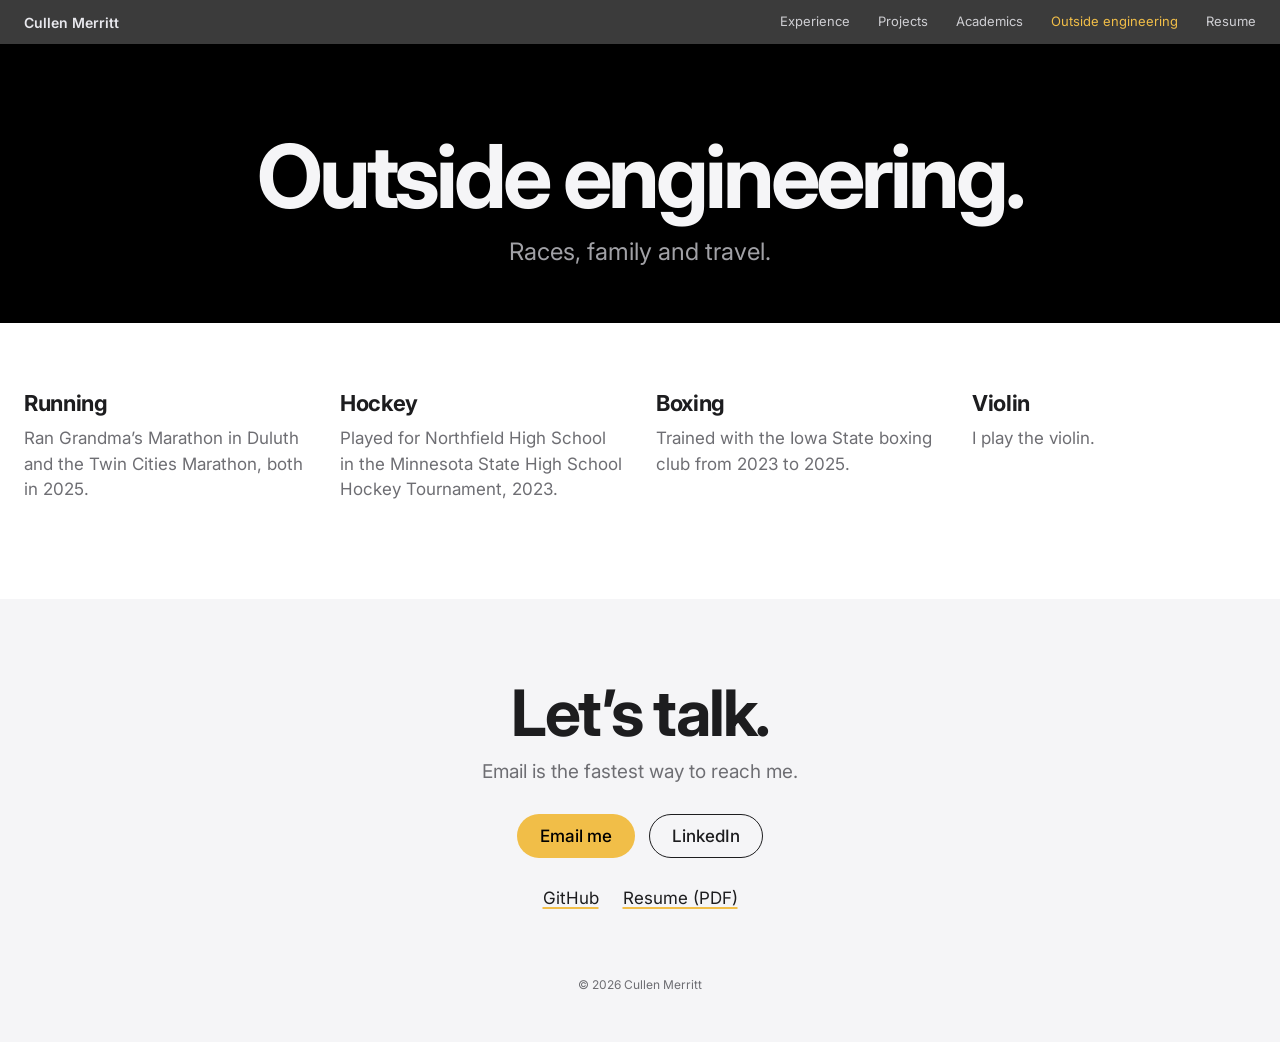
==== life.html @ 46e9c887 "Add files via upload" ====
<!doctype html>
<html lang="en">
<head>
  <meta charset="utf-8">
  <meta name="viewport" content="width=device-width, initial-scale=1">
  <title>Outside engineering · Cullen Merritt</title>
  <meta name="description" content="Races, family and travel.">
  <link rel="icon" href="favicon.svg" type="image/svg+xml">
  <link rel="preconnect" href="https://fonts.googleapis.com">
  <link rel="preconnect" href="https://fonts.gstatic.com" crossorigin>
  <link href="https://fonts.googleapis.com/css2?family=Inter:wght@400;500;600;700&display=swap" rel="stylesheet">
  <link rel="stylesheet" href="style.css">
  <script src="photos.js" defer></script>
  <script src="main.js" defer></script>
</head>
<body>

  <header class="gnav">
    <div class="wrap wrap--wide">
      <a class="gnav__name" href="index.html">Cullen Merritt</a>
      <nav class="gnav__links" aria-label="Site">
        <a href="experience.html">Experience</a>
        <a href="index.html#projects">Projects</a>
        <a href="index.html#academics">Academics</a>
        <a href="life.html" aria-current="page">Outside engineering</a>
        <a href="Cullen_Merritt_Resume.pdf">Resume</a>
      </nav>
    </div>
  </header>

  <main>
    <section class="dark page-head">
      <div class="wrap">
        <h1 data-reveal>Outside engineering.</h1>
        <p data-reveal data-delay="1">Races, family and travel.</p>
      </div>
    </section>
    <div class="wrap wrap--wide">
      <div class="life-intro">
        <div data-reveal><h2>Running</h2><p>Ran Grandma’s Marathon in Duluth and the Twin Cities Marathon, both in 2025.</p></div>
        <div data-reveal data-delay="1"><h2>Hockey</h2><p>Played for Northfield High School in the Minnesota State High School Hockey Tournament, 2023.</p></div>
        <div data-reveal data-delay="2"><h2>Boxing</h2><p>Trained with the Iowa State boxing club from 2023 to 2025.</p></div>
        <div data-reveal data-delay="3"><h2>Violin</h2><p>I play the violin.</p></div>
      </div>
      <section class="album" id="races" data-album="races" hidden><h2>Races.</h2><div class="photos"></div></section>
      <section class="album" id="family" data-album="family" hidden><h2>Family.</h2><div class="photos"></div></section>
      <section class="album" id="travel" data-album="travel" hidden><h2>Travel.</h2><div class="photos"></div></section>
      <div class="case-end"></div>
    </div>
  </main>

  <footer class="footer">
    <div class="wrap">
      <h2 data-reveal>Let’s talk.</h2>
      <p data-reveal data-delay="1">Email is the fastest way to reach me.</p>
      <div class="actions" data-reveal data-delay="2">
        <a class="pill pill--fill" href="mailto:cfomerritt@gmail.com">Email me</a>
        <a class="pill pill--line" href="https://www.linkedin.com/in/cullen-merritt">LinkedIn</a>
      </div>
      <div class="footer__links">
        <a href="https://github.com/cullenmerritt">GitHub</a>
        <a href="Cullen_Merritt_Resume.pdf">Resume (PDF)</a>
      </div>
      <small>© 2026 Cullen Merritt</small>
    </div>
  </footer>

</body>
</html>
---- style.css ----
/* Cullen Merritt portfolio
   One stylesheet for every page. Black and white bands with Iowa State gold
   as the only accent. */

:root {
  --black: #000000;
  --white: #ffffff;
  --gray: #f5f5f7;
  --ink: #1d1d1f;
  --muted: #6e6e73;
  --muted-dark: #a1a1a6;
  --line: #d2d2d7;
  --gold: #f1be48;
  --gold-deep: #c99a2e;
  --page: 61.25rem;
  --wide: 80rem;
  --gutter: 1.5rem;
  --ease: cubic-bezier(0.22, 0.61, 0.36, 1);
}

*, *::before, *::after { box-sizing: border-box; }
html { scroll-padding-top: 3.5rem; }
body {
  margin: 0; background: var(--white); color: var(--ink);
  font-family: -apple-system, BlinkMacSystemFont, "Inter", "Helvetica Neue", Arial, sans-serif;
  font-size: 1.0625rem; line-height: 1.5;
  -webkit-font-smoothing: antialiased; text-rendering: optimizeLegibility;
}

/* Links: black with a gold underline on light, gold on dark */
a { color: var(--ink); text-decoration: underline; text-decoration-color: var(--gold); text-decoration-thickness: 2px; text-underline-offset: 0.2em; }
a:hover { text-decoration-color: var(--ink); }
.dark a { color: var(--gold); text-decoration: none; }
.dark a:hover { text-decoration: underline; text-decoration-color: var(--gold); }
a:focus-visible, button:focus-visible { outline: 2px solid var(--gold); outline-offset: 3px; border-radius: 6px; }
img, video { max-width: 100%; display: block; }

.wrap { width: 100%; max-width: var(--page); margin: 0 auto; padding: 0 var(--gutter); }
.wrap--wide { max-width: var(--wide); }
.dark { background: var(--black); color: #f5f5f7; }
.gray { background: var(--gray); }

/* ---------- Global nav ---------- */
.gnav {
  position: sticky; top: 0; z-index: 50;
  background: rgba(16, 16, 17, 0.82);
  backdrop-filter: saturate(180%) blur(20px); -webkit-backdrop-filter: saturate(180%) blur(20px);
}
.gnav .wrap { display: flex; align-items: center; justify-content: space-between; height: 2.75rem; gap: 1.5rem; }
.gnav a { color: #e8e8ed; font-size: 0.8125rem; opacity: 0.85; text-decoration: none; transition: opacity 0.2s, color 0.2s; white-space: nowrap; }
.gnav a:hover { opacity: 1; }
.gnav a[aria-current="page"] { color: var(--gold); opacity: 1; }
.gnav__name { font-weight: 600; opacity: 1 !important; font-size: 0.875rem !important; }
.gnav__links { display: flex; gap: 1.75rem; overflow-x: auto; scrollbar-width: none; }
.gnav__links::-webkit-scrollbar { display: none; }

/* ---------- Buttons ---------- */
.actions { display: flex; flex-wrap: wrap; justify-content: center; gap: 0.875rem; margin-top: 1.75rem; }
.pill {
  display: inline-flex; align-items: center; justify-content: center;
  min-height: 2.75rem; padding: 0 1.375rem; border-radius: 999px;
  font-size: 1.0625rem; font-weight: 500; border: 1.5px solid transparent;
  text-decoration: none !important; transition: background-color 0.2s, color 0.2s, border-color 0.2s;
}
.pill--fill { background: var(--gold); color: var(--black) !important; }
.pill--fill:hover { background: #f6cc66; }
.pill--line { border-color: var(--ink); color: var(--ink) !important; }
.pill--line:hover { background: var(--ink); color: var(--white) !important; }
.dark .pill--line { border-color: var(--gold); color: var(--gold) !important; }
.dark .pill--line:hover { background: var(--gold); color: var(--black) !important; }

/* ---------- Hero ---------- */
.hero { position: relative; overflow: hidden; padding: 4.25rem 0 0; text-align: center; min-height: calc(100svh - 2.75rem); display: flex; flex-direction: column; }
.hero__copy { position: relative; z-index: 2; will-change: transform, opacity; }
.hero h1 { margin: 0; font-size: clamp(3rem, 9vw, 6rem); line-height: 1.02; letter-spacing: -0.04em; font-weight: 700; }
.hero__sub { margin: 0.75rem auto 0; max-width: 40rem; font-size: clamp(1.25rem, 2.6vw, 1.75rem); line-height: 1.25; color: var(--muted-dark); letter-spacing: -0.01em; }
.hero__stage { flex: 1; display: flex; flex-direction: column; align-items: center; justify-content: center; padding: 2rem 0 2.5rem; }
.hero__wheel { width: min(27rem, 76vw); height: auto; will-change: transform; color: #f5f5f7; overflow: visible; }
.hero__caption { margin: 1.25rem auto 0; max-width: 26rem; color: var(--muted-dark); font-size: 0.875rem; line-height: 1.45; }

/* Line-art styles shared by every drawing */
.art { fill: none; stroke: currentColor; stroke-linecap: round; stroke-linejoin: round; }
.art-thin { stroke-width: 0.9; }
.art-mid { stroke-width: 1.4; }
.art-bold { stroke-width: 2.2; }
.gold-stroke { stroke: var(--gold); }
.gold-fill { fill: var(--gold); }
.svg-text { fill: currentColor; font-family: inherit; }

/* ---------- Scroll statement ---------- */
.statement { position: relative; height: 260vh; }
.statement__pin { position: sticky; top: 0; height: 100svh; display: flex; align-items: center; }
.statement p { margin: 0; font-size: clamp(1.875rem, 4.6vw, 3.5rem); line-height: 1.12; font-weight: 650; letter-spacing: -0.03em; }
.statement .w { color: #3a3a3c; transition: color 0.25s linear; }
.statement .w.on { color: #f5f5f7; }

/* ---------- Section heads ---------- */
.band { padding: 6.5rem 0; }
.band__head { margin: 0 0 3rem; }
.band__head h2 { margin: 0; font-size: clamp(2.5rem, 6vw, 4rem); letter-spacing: -0.035em; line-height: 1.05; font-weight: 700; }
.band__head p { margin: 0.75rem 0 0; max-width: 38rem; font-size: clamp(1.1875rem, 2vw, 1.5rem); color: var(--muted); line-height: 1.3; }
.dark .band__head p { color: var(--muted-dark); }
.band__more { display: inline-block; margin-top: 1rem; font-size: 1.0625rem; }

/* ---------- Stats ---------- */
.stats { display: grid; grid-template-columns: repeat(3, 1fr); gap: 2rem; text-align: center; }
.stat__num { font-size: clamp(3rem, 7vw, 5rem); font-weight: 700; letter-spacing: -0.04em; line-height: 1; font-variant-numeric: tabular-nums; }
.stat__label { margin: 0.75rem auto 0; color: var(--muted); font-size: 1.0625rem; max-width: 16rem; }

/* ---------- Tiles ---------- */
.tiles { display: grid; gap: 0.75rem; padding: 0 0.75rem 0.75rem; }
.tiles--two { grid-template-columns: repeat(2, 1fr); }
.tile {
  position: relative; overflow: hidden; border-radius: 1.75rem;
  padding: 3.25rem 2.5rem 0; text-align: center; min-height: 30rem;
  display: flex; flex-direction: column;
}
a.tile, .dark a.tile { color: inherit; text-decoration: none; }
a.tile.dark { color: #f5f5f7; }
.tile--full { border-radius: 0; min-height: 36rem; padding-top: 3.75rem; margin-bottom: 0.75rem; }
.tile h3 { margin: 0; font-size: clamp(2.25rem, 4.5vw, 3.5rem); letter-spacing: -0.035em; line-height: 1.05; font-weight: 700; }
.tile--two h3 { font-size: clamp(1.875rem, 3.2vw, 2.5rem); }
.tile__tag { margin: 0.5rem 0 0; font-size: clamp(1.1875rem, 2vw, 1.5rem); line-height: 1.25; letter-spacing: -0.01em; }
.tile__meta { margin: 0.75rem auto 0; max-width: 34rem; color: var(--muted); font-size: 1rem; }
.tile.dark .tile__meta, .dark .tile__meta { color: var(--muted-dark); }
.tile__body { margin: 1rem auto 0; max-width: 36rem; font-size: 1rem; color: var(--muted); }
.tile.dark .tile__body, .dark .tile .tile__body { color: var(--muted-dark); }
.tile__art { flex: 1; display: flex; align-items: flex-end; justify-content: center; padding: 1.5rem 0 2.5rem; }
.tile__art svg { width: min(100%, 30rem); height: auto; overflow: visible; }
.tile--full .tile__art svg { width: min(100%, 44rem); }
.go {
  display: inline-flex; align-items: center; gap: 0.35rem; margin-top: 0.875rem;
  font-size: 1.0625rem; font-weight: 500; color: var(--ink);
  border-bottom: 2px solid var(--gold); padding-bottom: 0.1rem;
}
.dark .go, .tile.dark .go { color: var(--gold); border-bottom-color: transparent; }
.go::after { content: "›"; font-size: 1.25em; line-height: 1; transition: transform 0.25s var(--ease); }
a.tile:hover .go::after { transform: translateX(4px); }
a.tile { transition: transform 0.4s var(--ease); }
a.tile:hover { transform: scale(1.01); }

/* ---------- Carousel ---------- */
.rail {
  display: grid; grid-auto-flow: column; grid-auto-columns: minmax(17rem, 20rem); gap: 1.25rem;
  overflow-x: auto; scroll-snap-type: x mandatory; scroll-padding: 0 var(--gutter);
  padding: 0.5rem var(--gutter) 1.5rem; scrollbar-width: none;
}
.rail::-webkit-scrollbar { display: none; }
.card {
  scroll-snap-align: start; background: var(--white); border-radius: 1.5rem; padding: 2rem 1.75rem;
  min-height: 16rem; display: flex; flex-direction: column; box-shadow: 0 2px 12px rgba(0, 0, 0, 0.06);
}
.card__k { color: var(--muted); font-size: 0.9375rem; }
.card__v { margin-top: auto; font-size: 1.75rem; font-weight: 700; letter-spacing: -0.025em; line-height: 1.1; }
.card__v small { display: block; margin-top: 0.5rem; font-size: 1rem; font-weight: 400; letter-spacing: 0; color: var(--muted); line-height: 1.4; }
.rail-ctrl { display: flex; justify-content: flex-end; gap: 0.75rem; padding: 0 var(--gutter); max-width: var(--wide); margin: 0 auto; }
.rail-btn {
  width: 2.5rem; height: 2.5rem; border-radius: 50%; border: 0; background: #e8e8ed; color: var(--ink);
  font-size: 1.125rem; cursor: pointer; display: grid; place-items: center; transition: background 0.2s;
}
.rail-btn:hover { background: var(--gold); }

/* ---------- Interests ---------- */
.int { display: grid; grid-template-columns: repeat(4, 1fr); gap: 0.75rem; padding: 0 0.75rem 0.75rem; }
.int .tile { min-height: 17rem; padding: 2.5rem 1.5rem; justify-content: center; }
.int__fig { height: 8.5rem; display: flex; align-items: center; justify-content: center; margin-bottom: 1.25rem; }
.int__fig svg { height: 100%; width: auto; max-width: 100%; overflow: visible; }
.int__big { font-size: clamp(3.25rem, 6vw, 4.75rem); font-weight: 700; letter-spacing: -0.05em; line-height: 0.95; }
.int .tile h3 { font-size: 1.375rem; margin-top: 1rem; }
.int .tile__meta { font-size: 0.9375rem; }

/* ---------- Footer ---------- */
.footer { background: var(--gray); padding: 5rem 0 3rem; text-align: center; }
.footer h2 { margin: 0; font-size: clamp(2.5rem, 6vw, 4rem); letter-spacing: -0.035em; font-weight: 700; line-height: 1.05; }
.footer p { margin: 0.75rem auto 0; max-width: 34rem; color: var(--muted); font-size: 1.1875rem; }
.footer__links { display: flex; flex-wrap: wrap; justify-content: center; gap: 1.5rem; margin-top: 1.75rem; }
.footer small { display: block; margin-top: 4rem; color: var(--muted); font-size: 0.75rem; }

/* ---------- Page heads for inner pages ---------- */
.page-head { padding: 5.5rem 0 3.5rem; text-align: center; }
.page-head h1 { margin: 0; font-size: clamp(3rem, 8vw, 5.5rem); letter-spacing: -0.045em; line-height: 1; font-weight: 700; }
.page-head p { margin: 1rem auto 0; max-width: 40rem; font-size: clamp(1.1875rem, 2.4vw, 1.5rem); color: var(--muted-dark); line-height: 1.3; }

/* ---------- Experience timeline ---------- */
.timeline { position: relative; list-style: none; margin: 0 auto; padding: 4rem 0 2rem; max-width: 52rem; }
.timeline::before { content: ""; position: absolute; left: 0.5rem; top: 4rem; bottom: 2rem; width: 2px; background: var(--line); }
.entry { position: relative; padding: 0 0 5rem 3rem; }
.entry::before {
  content: ""; position: absolute; left: 0; top: 0.4rem; width: 1.125rem; height: 1.125rem;
  border-radius: 50%; background: var(--white); border: 3px solid var(--gold);
}
.entry__when { color: var(--muted); font-size: 0.9375rem; font-weight: 500; }
.entry h2 { margin: 0.25rem 0 0; font-size: clamp(1.75rem, 3.6vw, 2.5rem); letter-spacing: -0.03em; line-height: 1.1; font-weight: 700; }
.entry__org { margin: 0.25rem 0 0; font-size: 1.1875rem; color: var(--muted); }
.entry__photo { margin: 1.5rem 0 0; }
.entry__photo img { width: 100%; aspect-ratio: 16 / 10; object-fit: cover; border-radius: 1.25rem; background: var(--gray); }
.entry__photo figcaption { margin-top: 0.5rem; color: var(--muted); font-size: 0.875rem; }
.entry ul { margin: 1.25rem 0 0; padding-left: 1.25rem; }
.entry li { margin-bottom: 0.625rem; }
.entry .go { margin-top: 0.5rem; }

/* ---------- Life page ---------- */
.life-intro { display: grid; grid-template-columns: repeat(4, 1fr); gap: 2rem; padding: 4rem 0 1rem; }
.life-intro h2 { margin: 0 0 0.375rem; font-size: 1.375rem; letter-spacing: -0.015em; }
.life-intro p { margin: 0; color: var(--muted); }
.album { padding: 3.5rem 0 1rem; }
.album[hidden] { display: none; }
.album h2 { margin: 0 0 1.5rem; font-size: clamp(2rem, 4.5vw, 3rem); letter-spacing: -0.035em; font-weight: 700; }
.photos { display: grid; grid-template-columns: repeat(auto-fill, minmax(16rem, 1fr)); gap: 0.75rem; }
.photos figure { margin: 0; }
.photos img { width: 100%; aspect-ratio: 4 / 3; object-fit: cover; border-radius: 1rem; background: var(--gray); }
.photos figcaption { margin-top: 0.5rem; color: var(--muted); font-size: 0.875rem; }

/* ---------- Project pages ---------- */
.case-hero { padding: 5rem 0 3rem; text-align: center; }
.case-hero h1 { margin: 0; font-size: clamp(3rem, 8vw, 5.5rem); letter-spacing: -0.045em; line-height: 1; font-weight: 700; }
.case-hero p { margin: 1rem auto 0; max-width: 40rem; font-size: clamp(1.25rem, 2.4vw, 1.625rem); color: var(--muted); line-height: 1.3; letter-spacing: -0.01em; }
.back { display: inline-block; margin-top: 1.5rem; font-size: 0.9375rem; }
.facts { display: grid; grid-template-columns: repeat(4, 1fr); gap: 0.75rem; margin: 0 0 1rem; }
.fact { background: var(--gray); border-radius: 1.25rem; padding: 1.5rem; }
.fact dt { color: var(--muted); font-size: 0.875rem; }
.fact dd { margin: 0.375rem 0 0; font-size: 1.1875rem; font-weight: 600; letter-spacing: -0.01em; }
.gallery { display: grid; gap: 1.25rem; margin: 2rem 0; }
.gallery figure { margin: 0; }
.gallery img, .gallery video { width: 100%; border-radius: 1.5rem; background: var(--gray); }
.gallery figcaption { margin-top: 0.625rem; color: var(--muted); font-size: 0.875rem; text-align: center; }
.prose { max-width: 42rem; margin: 0 auto; }
.prose h2 { margin: 4rem 0 1rem; font-size: clamp(1.75rem, 3.5vw, 2.25rem); letter-spacing: -0.03em; font-weight: 700; line-height: 1.1; }
.prose p, .prose ul { margin: 0 0 1.125rem; }
.prose ul { padding-left: 1.25rem; }
.prose li { margin-bottom: 0.5rem; }
.table-scroll { overflow-x: auto; max-width: 42rem; margin: 0 auto 1.25rem; }
table { width: 100%; border-collapse: collapse; font-size: 0.9375rem; min-width: 30rem; }
th, td { text-align: left; padding: 0.75rem 1rem 0.75rem 0; border-bottom: 1px solid var(--line); vertical-align: top; }
th { font-weight: 600; color: var(--muted); font-size: 0.875rem; }
td.num { font-variant-numeric: tabular-nums; white-space: nowrap; }
.case-end { height: 5rem; }

/* ---------- Reveal on scroll ---------- */
[data-reveal] { opacity: 0; transform: translateY(2.5rem); transition: opacity 0.9s var(--ease), transform 0.9s var(--ease); }
[data-reveal="scale"] { transform: scale(0.94); }
[data-reveal].is-in { opacity: 1; transform: none; }
[data-delay="1"] { transition-delay: 0.08s; }
[data-delay="2"] { transition-delay: 0.16s; }
[data-delay="3"] { transition-delay: 0.24s; }

/* ---------- Drawings that move while on screen ---------- */
.anim * { animation-play-state: paused; }
.anim.is-in * { animation-play-state: running; }

/* NASA: rigid wheel rolling over regolith */
@keyframes roll { from { transform: translateX(-120px) rotate(0deg); } to { transform: translateX(120px) rotate(360deg); } }
.roll { transform-box: fill-box; transform-origin: center; animation: roll 6s ease-in-out infinite alternate; }
@keyframes rut { from { stroke-dashoffset: 400; } to { stroke-dashoffset: 0; } }
.rut { stroke-dasharray: 400; animation: rut 6s ease-in-out infinite alternate; }

/* Collins: die press ram */
@keyframes ram { 0%, 30% { transform: translateY(0); } 50%, 62% { transform: translateY(34px); } 85%, 100% { transform: translateY(0); } }
.ram { animation: ram 3.2s var(--ease) infinite; }
@keyframes formed { 0%, 45% { opacity: 0; } 55%, 85% { opacity: 1; } 100% { opacity: 0; } }
.formed { animation: formed 3.2s linear infinite; }

/* BAE: T-arm swings closed, fastener turns a quarter */
@keyframes tarm { 0%, 18% { transform: rotate(-38deg); } 42%, 82% { transform: rotate(0deg); } 100% { transform: rotate(-38deg); } }
.tarm { transform-box: view-box; transform-origin: 78px 112px; animation: tarm 4.4s var(--ease) infinite; }
@keyframes quarter { 0%, 46% { transform: rotate(0deg); } 56%, 76% { transform: rotate(90deg); } 82%, 100% { transform: rotate(0deg); } }
.qturn { transform-box: fill-box; transform-origin: center; animation: quarter 4.4s var(--ease) infinite; }

/* City: sight line from level to rod */
@keyframes sight { from { stroke-dashoffset: 24; } to { stroke-dashoffset: 0; } }
.sight { stroke-dasharray: 6 6; animation: sight 0.9s linear infinite; }
@keyframes blink { 0%, 100% { opacity: 0.3; } 50% { opacity: 1; } }
.blink { animation: blink 1.6s ease-in-out infinite; }

/* TA: cantilever deflecting under a tip load */
@keyframes flatFade { 0%, 15% { opacity: 1; } 45%, 72% { opacity: 0; } 100% { opacity: 1; } }
@keyframes bentFade { 0%, 15% { opacity: 0; } 45%, 72% { opacity: 1; } 100% { opacity: 0; } }
.beam-flat { animation: flatFade 4s ease-in-out infinite; }
.beam-bent { animation: bentFade 4s ease-in-out infinite; }
@keyframes arrow { 0%, 15% { transform: translateY(0); } 45%, 72% { transform: translateY(36px); } 100% { transform: translateY(0); } }
.load { animation: arrow 4s ease-in-out infinite; }

/* Tactus: buttons pressing, LED breathing */
@keyframes press { 0%, 70%, 100% { fill: transparent; } 78%, 88% { fill: var(--gold); } }
.btn-k { animation: press 4s infinite; }
@keyframes breathe { 0%, 100% { opacity: 0.25; } 50% { opacity: 1; } }
.led { animation: breathe 2.4s ease-in-out infinite; }

/* Interests */
@keyframes draw { from { stroke-dashoffset: var(--len, 400); } to { stroke-dashoffset: 0; } }
.route { stroke-dasharray: var(--len, 400); animation: draw 3.5s var(--ease) infinite alternate; }
@keyframes shot { 0%, 35% { transform: translateX(0); opacity: 1; } 70% { transform: translateX(46px); opacity: 0; } 71%, 100% { transform: translateX(0); opacity: 0; } }
.puck { animation: shot 2.6s var(--ease) infinite; }
@keyframes swing { 0%, 30% { transform: rotate(0deg); } 40% { transform: rotate(-12deg); } 55%, 100% { transform: rotate(0deg); } }
.stick { transform-box: view-box; transform-origin: 46px 14px; animation: swing 2.6s var(--ease) infinite; }
@keyframes jab { 0%, 40%, 100% { transform: translate(0, 0) rotate(0deg); } 52% { transform: translate(14px, -4px) rotate(-6deg); } 64% { transform: translate(0, 0) rotate(0deg); } }
.glove { transform-box: fill-box; transform-origin: center; animation: jab 2.2s var(--ease) infinite; }
@keyframes bow { 0%, 100% { transform: translate(-14px, 6px); } 50% { transform: translate(14px, -6px); } }
.bow { animation: bow 2.4s ease-in-out infinite; }

/* ---------- Small screens ---------- */
@media (max-width: 1000px) {
  .int, .life-intro { grid-template-columns: repeat(2, 1fr); }
}
@media (max-width: 834px) {
  :root { --gutter: 1rem; }
  .tiles--two { grid-template-columns: 1fr; }
  .stats { grid-template-columns: 1fr; gap: 2.5rem; }
  .facts { grid-template-columns: repeat(2, 1fr); }
  .tile { min-height: 26rem; padding: 2.75rem 1.25rem 0; border-radius: 1.25rem; }
  .tile--full { border-radius: 0; min-height: 30rem; }
  .band { padding: 4.5rem 0; }
  .gnav__links { gap: 1.125rem; }
  .statement { height: 220vh; }
  .timeline::before { left: 0.4rem; }
  .entry { padding-left: 2.25rem; padding-bottom: 3.5rem; }
}
@media (max-width: 560px) {
  .int, .life-intro { grid-template-columns: 1fr; }
}

/* ---------- Reduced motion: everything visible, nothing moves ---------- */
@media (prefers-reduced-motion: reduce) {
  [data-reveal] { opacity: 1; transform: none; transition: none; }
  .anim * { animation: none !important; }
  .statement { height: auto; }
  .statement__pin { position: static; height: auto; padding: 6rem 0; }
  .statement .w { color: #f5f5f7; }
  a.tile:hover { transform: none; }
}
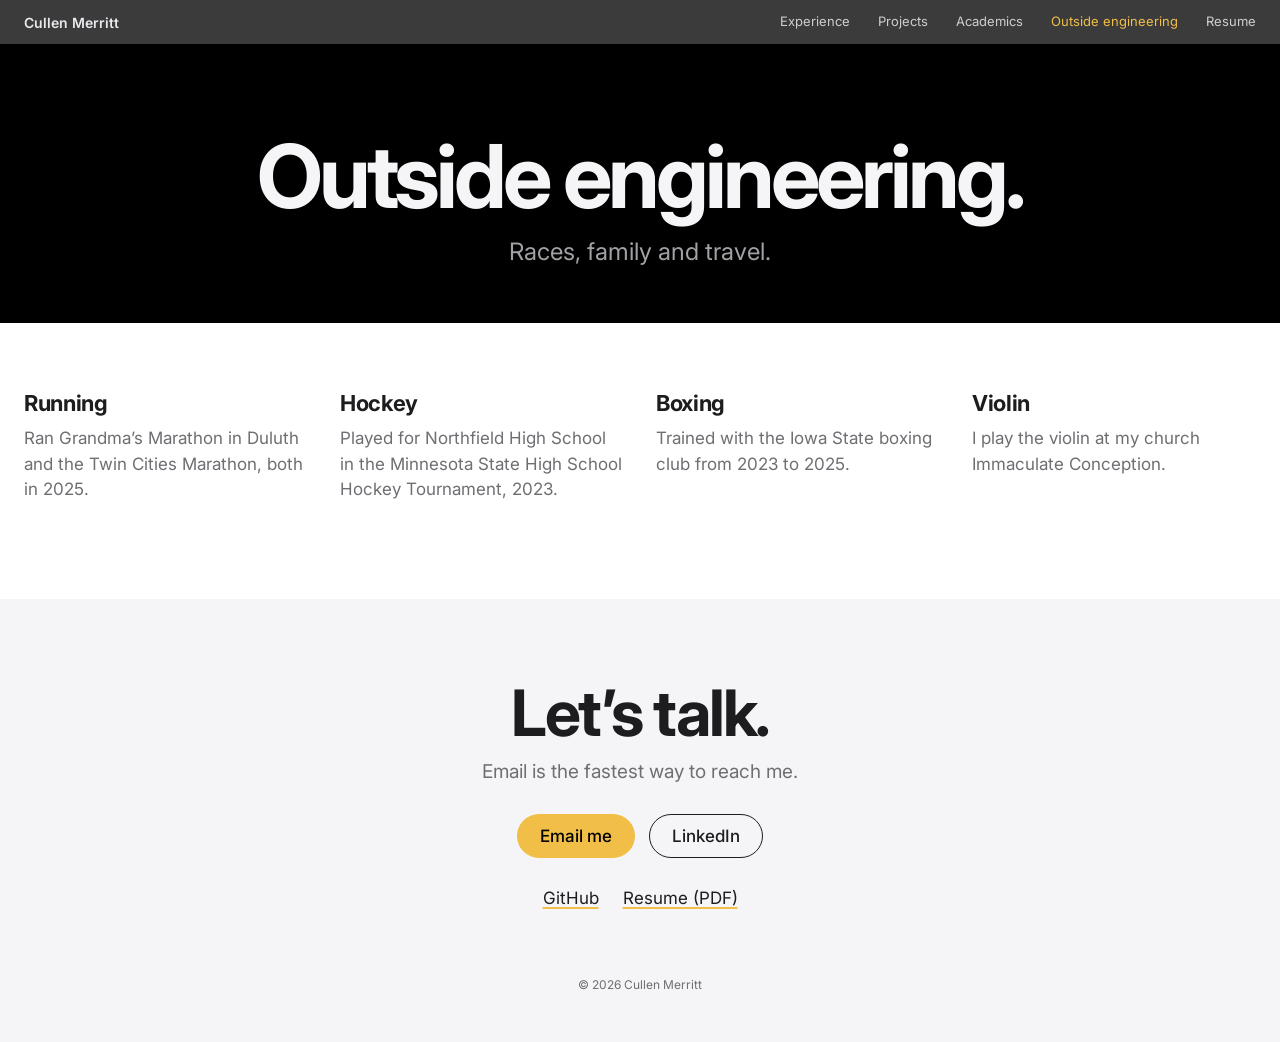
==== commit 12e17d8a: "Enhance violin section with church performance info Updated the violin section to include church per" ====
--- a/life.html
+++ b/life.html
@@ -40,7 +40,7 @@
         <div data-reveal><h2>Running</h2><p>Ran Grandma’s Marathon in Duluth and the Twin Cities Marathon, both in 2025.</p></div>
         <div data-reveal data-delay="1"><h2>Hockey</h2><p>Played for Northfield High School in the Minnesota State High School Hockey Tournament, 2023.</p></div>
         <div data-reveal data-delay="2"><h2>Boxing</h2><p>Trained with the Iowa State boxing club from 2023 to 2025.</p></div>
-        <div data-reveal data-delay="3"><h2>Violin</h2><p>I play the violin.</p></div>
+        <div data-reveal data-delay="3"><h2>Violin</h2><p>I play the violin at my church Immaculate Conception.</p></div>
       </div>
       <section class="album" id="races" data-album="races" hidden><h2>Races.</h2><div class="photos"></div></section>
       <section class="album" id="family" data-album="family" hidden><h2>Family.</h2><div class="photos"></div></section>
